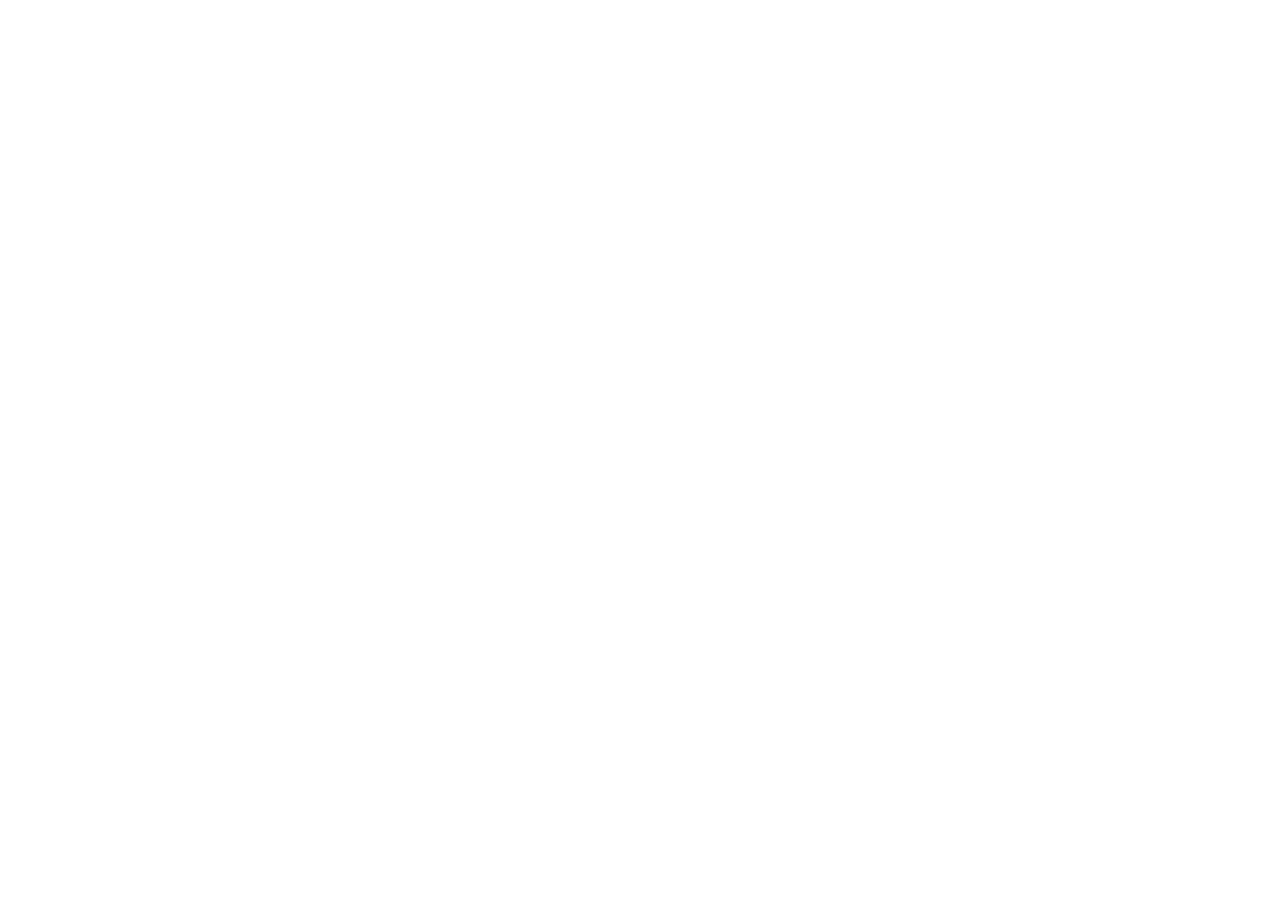
==== Om-oss.html @ bd6feffd "8" ====
<!DOCTYPE html>
<html lang="en">
<head>
    <meta charset="UTF-8">
    <meta name="viewport" content="width=device-width, initial-scale=1.0">
    <title>Document</title>
</head>
<body>
    
</body>
</html>
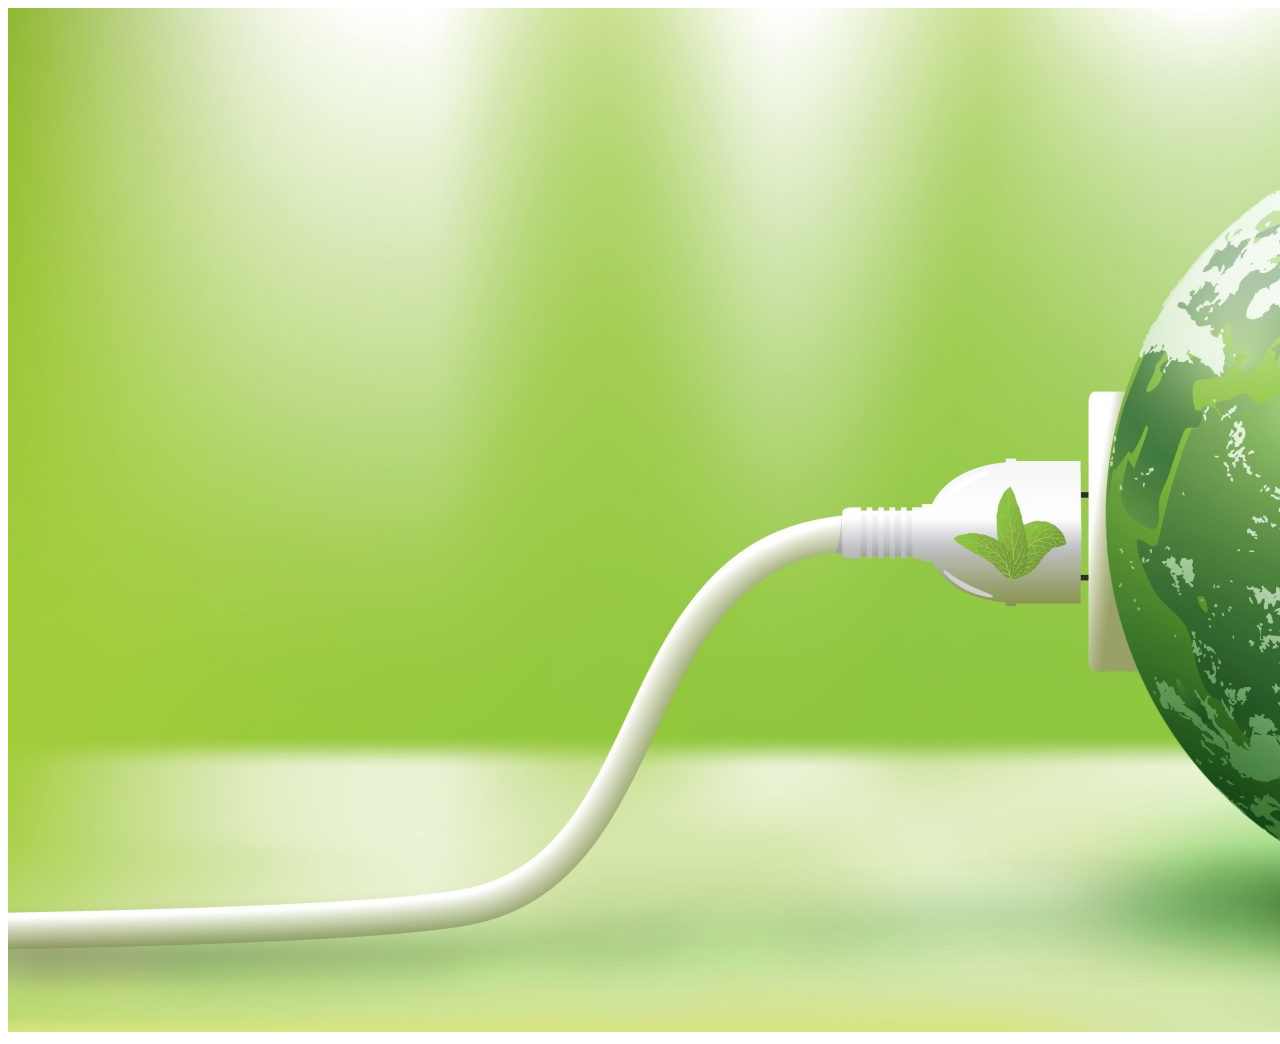
==== commit d0c881c3: "bra start" ====
--- a/Om-oss.html
+++ b/Om-oss.html
@@ -6,6 +6,7 @@
     <title>Document</title>
 </head>
 <body>
+    <img src="Nybild.jpeg" alt="">
     
 </body>
 </html>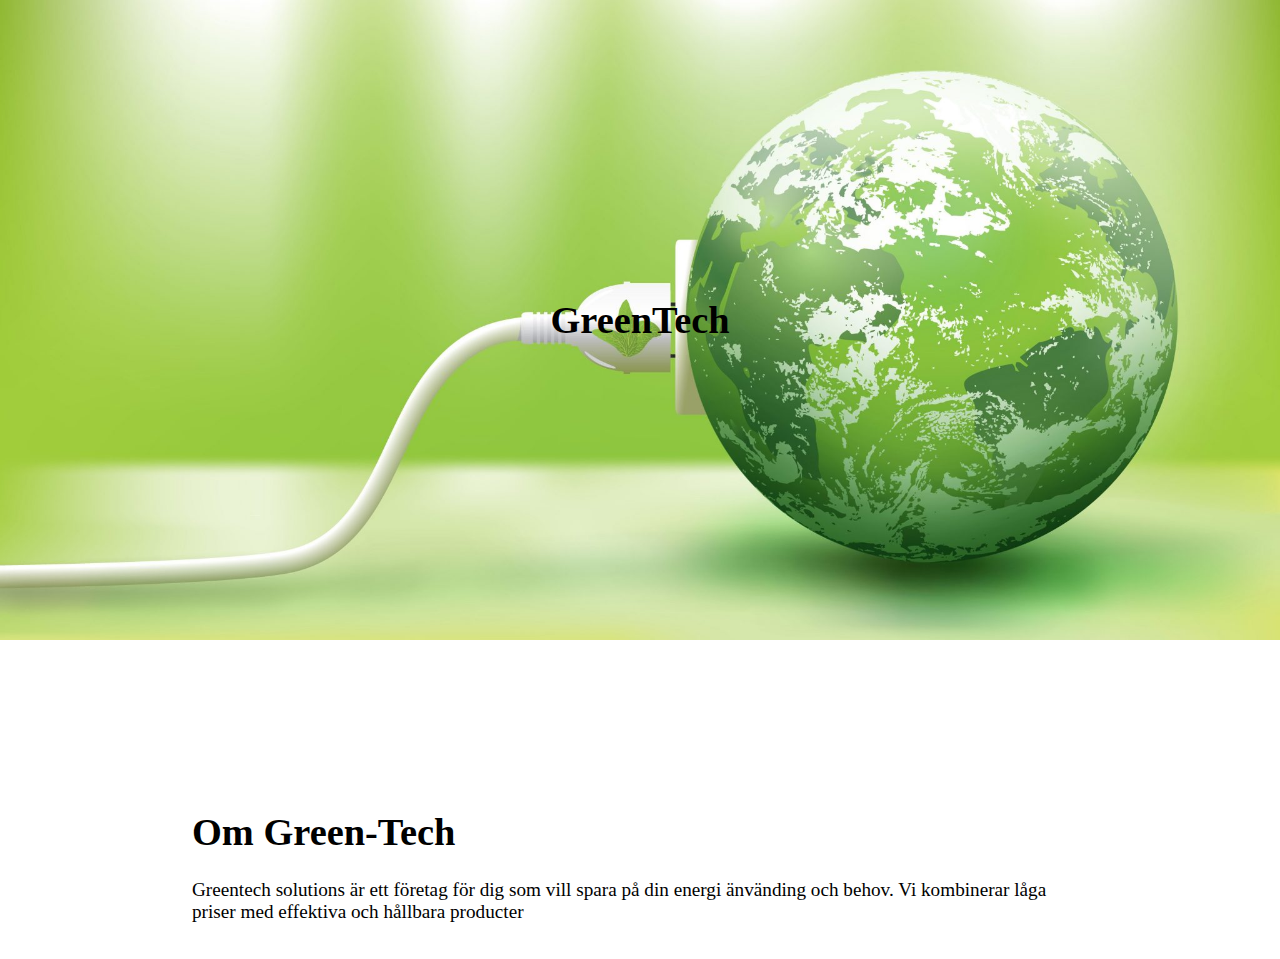
==== commit 0c0f6b8b: "Slut project" ====
--- a/Om-oss.html
+++ b/Om-oss.html
@@ -3,10 +3,27 @@
 <head>
     <meta charset="UTF-8">
     <meta name="viewport" content="width=device-width, initial-scale=1.0">
-    <title>Document</title>
+    <title>About us</title>
+    <link rel="stylesheet" href="style.css">
 </head>
+
 <body>
-    <img src="Nybild.jpeg" alt="">
+    
+    <main>
+        <header class="hero">
+        <img src="Nybild.jpeg" alt="">
+        <h1> GreenTech </h1>
+      
+       
+        </header>
+        <article class="container region">
+            <h1> Om Green-Tech </h1>
+            <p> Greentech solutions är ett företag för dig som vill spara på din energi änvänding och behov.
+                Vi kombinerar låga priser med effektiva och hållbara producter </p>
+        </article>
+    </main>
     
 </body>
+
+
 </html>--- a/style.css
+++ b/style.css
@@ -0,0 +1,95 @@
+html,
+body {
+  margin: 0;
+}
+body {
+  font-family: Georgia,Times,serif,sans-serif;
+  font-size: 1.2rem;
+}
+.site-head {
+  display: flex;
+  flex-wrap: wrap;
+  justify-content: space-between;
+  align-items: center; 
+
+  font-size: 1.4rem;
+  text-transform: uppercase;
+  font-weight: 600;
+
+  color: #90c6b0;
+  background-color: #02040e;
+  border-bottom: 6px solid hsl(240, 50%, 40%);
+
+  padding: 1rem;
+}
+.site-head a {
+  color: inherit;
+  text-decoration: none;
+}
+.site-head a:hover {
+  color: hsla(240, 81%, 46%, 0.8);
+  text-decoration: underline;
+  background-color: rgb(1, 6, 6);
+}
+.nav-list {
+  list-style: none;
+  display: flex;
+  gap: 1rem;
+
+  padding: 0;
+  margin: 0;
+}
+
+
+img {
+  max-width: 100%;
+  width: 100%;
+}
+.hero {
+  display: grid;
+  grid-template-areas: "hero";
+  place-items: center;
+}
+.hero > * {
+  grid-area: hero;
+}
+.hero-content {
+  color:#2948a8fa;
+  --color-dark: black;
+  --color-light: rgb(255, 255, 255);
+  --color-primary: rgb(24, 12, 188);
+  --color-secondary: rgb(165, 23, 183);
+}
+.hero-content h1 {
+  font-size: 7rem;
+}
+.hero-content h2 {
+  font-size: 4rem;
+}
+
+
+.container {
+  width: min(100vw - 3rem, 56rem);
+  margin-inline: auto;
+}
+.region {
+  padding-top: 9rem;
+  padding-bottom: 1rem;
+}
+
+
+.testimonials-list {
+  list-style: none;
+  display: flex;
+  justify-content: space-around;
+}
+.testimonials-list li {
+  max-width: 10rem;
+}
+
+.testimonials img {
+  border-radius: 100%;
+  aspect-ratio: 1;
+}
+
+
